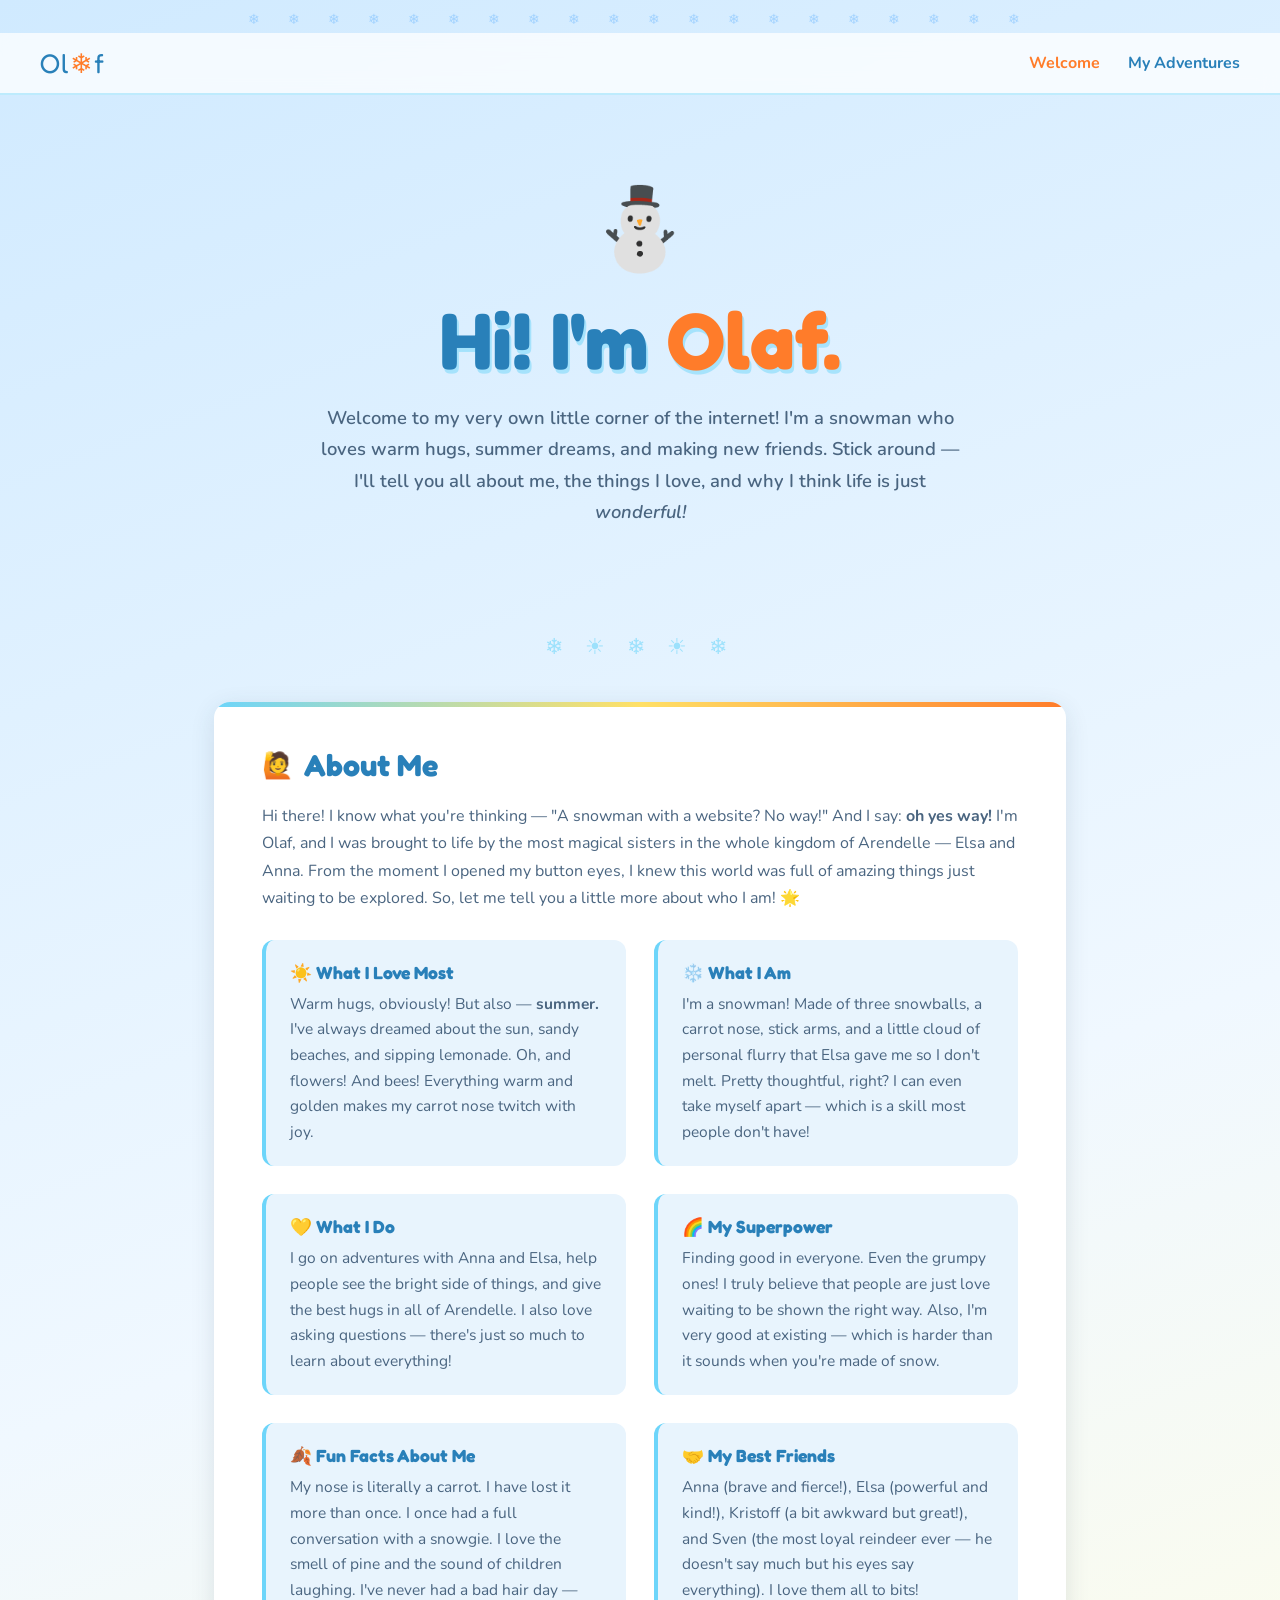
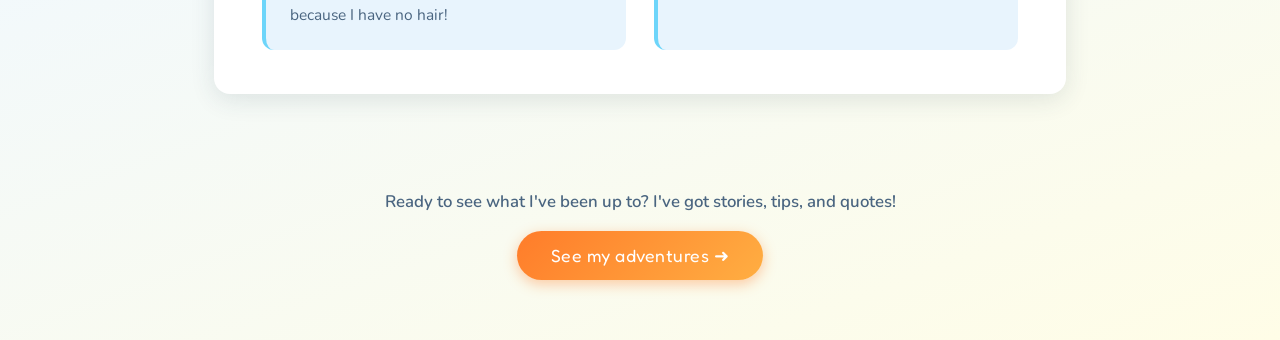
==== index.html @ bf069334 "start" ====
<!DOCTYPE html>
<html lang="en">
<head>
  <meta charset="UTF-8" />
  <meta name="viewport" content="width=device-width, initial-scale=1.0" />
  <title>Hi, I'm Olaf! ❄</title>
  <link rel="stylesheet" href="styles.css" />
</head>
<body>

  <!-- NAV -->
  <nav class="navbar">
    <a href="index.html" class="logo">Ol<span>❄</span>f</a>
    <div class="nav-links">
      <a href="index.html" class="active">Welcome</a>
      <a href="adventures.html">My Adventures</a>
    </div>
  </nav>

  <!-- HERO -->
  <section class="hero">
    <span class="hero-emoji">⛄</span>
    <h1>Hi! I'm <span>Olaf.</span></h1>
    <p class="subtitle">
      Welcome to my very own little corner of the internet! I'm a snowman who loves
      warm hugs, summer dreams, and making new friends. Stick around — I'll tell you
      all about me, the things I love, and why I think life is just <em>wonderful!</em>
    </p>
  </section>

  <div class="divider">❄ ☀ ❄ ☀ ❄</div>

  <!-- ABOUT ME SECTION -->
  <div class="section">
    <div class="section-card">
      <h2 class="section-title">
        <span class="icon">🙋</span> About Me
      </h2>
      <p style="font-size:1rem; color:#4a6580; line-height:1.7; margin-bottom:28px;">
        Hi there! I know what you're thinking — "A snowman with a website? No way!"
        And I say: <strong>oh yes way!</strong> I'm Olaf, and I was brought to life by
        the most magical sisters in the whole kingdom of Arendelle — Elsa and Anna.
        From the moment I opened my button eyes, I knew this world was full of amazing things
        just waiting to be explored. So, let me tell you a little more about who I am! 🌟
      </p>

      <div class="about-grid">

        <div class="about-item">
          <h3>☀️ What I Love Most</h3>
          <p>
            Warm hugs, obviously! But also — <strong>summer.</strong> I've always dreamed
            about the sun, sandy beaches, and sipping lemonade. Oh, and flowers! And
            bees! Everything warm and golden makes my carrot nose twitch with joy.
          </p>
        </div>

        <div class="about-item">
          <h3>❄️ What I Am</h3>
          <p>
            I'm a snowman! Made of three snowballs, a carrot nose, stick arms, and a
            little cloud of personal flurry that Elsa gave me so I don't melt. Pretty
            thoughtful, right? I can even take myself apart — which is a skill most
            people don't have!
          </p>
        </div>

        <div class="about-item">
          <h3>💛 What I Do</h3>
          <p>
            I go on adventures with Anna and Elsa, help people see the bright side of
            things, and give the best hugs in all of Arendelle. I also love asking
            questions — there's just so much to learn about everything!
          </p>
        </div>

        <div class="about-item">
          <h3>🌈 My Superpower</h3>
          <p>
            Finding good in everyone. Even the grumpy ones! I truly believe that people
            are just love waiting to be shown the right way. Also, I'm very good at
            existing — which is harder than it sounds when you're made of snow.
          </p>
        </div>

        <div class="about-item">
          <h3>🍂 Fun Facts About Me</h3>
          <p>
            My nose is literally a carrot. I have lost it more than once. I once had a
            full conversation with a snowgie. I love the smell of pine and the sound of
            children laughing. I've never had a bad hair day — because I have no hair!
          </p>
        </div>

        <div class="about-item">
          <h3>🤝 My Best Friends</h3>
          <p>
            Anna (brave and fierce!), Elsa (powerful and kind!), Kristoff (a bit awkward
            but great!), and Sven (the most loyal reindeer ever — he doesn't say much but
            his eyes say everything). I love them all to bits!
          </p>
        </div>

      </div>
    </div>
  </div>

  <!-- CTA to Page 2 -->
  <div class="page-nav">
    <p style="font-size:1.05rem; color:#4a6580; margin-bottom:18px; font-weight:600;">
      Ready to see what I've been up to? I've got stories, tips, and quotes!
    </p>
    <a href="adventures.html" class="btn btn-primary">See my adventures ➜</a>
  </div>

</body>
</html>
---- styles.css ----
/* ========================================
   OLAF'S WEBSITE — Global Styles
   ======================================== */

@import url('https://fonts.googleapis.com/css2?family=Fredoka+One&family=Nunito:wght@400;600;700;800&display=swap');

/* ---- Reset & Base ---- */
*, *::before, *::after {
  box-sizing: border-box;
  margin: 0;
  padding: 0;
}

:root {
  --sky-blue:    #6dd5fa;
  --deep-blue:   #2980b9;
  --snow-white:  #f0f8ff;
  --warm-yellow: #ffe066;
  --carrot:      #ff7c2a;
  --dark-text:   #2c3e50;
  --light-text:  #ffffff;
  --soft-bg:     #e8f4fd;
  --section-bg:  #ffffff;
  --accent:      #a8edea;
  --border-r:    16px;
  --shadow:      0 6px 24px rgba(44,62,80,0.12);
}

html {
  scroll-behavior: smooth;
}

body {
  font-family: 'Nunito', sans-serif;
  background: linear-gradient(160deg, #d0eaff 0%, #f0f8ff 60%, #fffde7 100%);
  min-height: 100vh;
  color: var(--dark-text);
}

/* ---- Snowflake decoration ---- */
body::before {
  content: '❄ ❄ ❄ ❄ ❄ ❄ ❄ ❄ ❄ ❄ ❄ ❄ ❄ ❄ ❄ ❄ ❄ ❄ ❄ ❄';
  display: block;
  text-align: center;
  letter-spacing: 12px;
  font-size: 14px;
  color: rgba(100,180,255,0.45);
  padding: 10px 0 4px;
  overflow: hidden;
  white-space: nowrap;
}

/* ---- Navigation Bar ---- */
.navbar {
  display: flex;
  align-items: center;
  justify-content: space-between;
  padding: 14px 40px;
  background: rgba(255,255,255,0.75);
  backdrop-filter: blur(10px);
  border-bottom: 2px solid rgba(109,213,250,0.4);
  position: sticky;
  top: 0;
  z-index: 100;
}

.navbar .logo {
  font-family: 'Fredoka One', cursive;
  font-size: 1.7rem;
  color: var(--deep-blue);
  text-decoration: none;
  letter-spacing: 1px;
}

.navbar .logo span {
  color: var(--carrot);
}

.nav-links a {
  text-decoration: none;
  font-weight: 700;
  color: var(--deep-blue);
  margin-left: 24px;
  font-size: 1rem;
  transition: color 0.2s;
}

.nav-links a:hover,
.nav-links a.active {
  color: var(--carrot);
}

/* ---- Hero Section ---- */
.hero {
  text-align: center;
  padding: 80px 20px 60px;
  position: relative;
}

.hero-emoji {
  font-size: 5rem;
  display: block;
  margin-bottom: 12px;
  animation: bounce 2.2s infinite;
}

@keyframes bounce {
  0%, 100% { transform: translateY(0); }
  50%       { transform: translateY(-14px); }
}

.hero h1 {
  font-family: 'Fredoka One', cursive;
  font-size: clamp(2.8rem, 7vw, 5rem);
  color: var(--deep-blue);
  line-height: 1.1;
  text-shadow: 2px 4px 0px rgba(109,213,250,0.5);
  margin-bottom: 18px;
}

.hero h1 span {
  color: var(--carrot);
}

.hero .subtitle {
  max-width: 640px;
  margin: 0 auto 36px;
  font-size: 1.15rem;
  line-height: 1.7;
  color: #4a6580;
  font-weight: 600;
}

/* ---- Buttons ---- */
.btn {
  display: inline-block;
  padding: 14px 34px;
  border-radius: 50px;
  font-family: 'Fredoka One', cursive;
  font-size: 1.1rem;
  letter-spacing: 0.5px;
  text-decoration: none;
  cursor: pointer;
  border: none;
  transition: transform 0.15s, box-shadow 0.15s;
}

.btn:hover {
  transform: translateY(-3px);
  box-shadow: 0 8px 20px rgba(0,0,0,0.15);
}

.btn:active {
  transform: translateY(0);
}

.btn-primary {
  background: linear-gradient(135deg, var(--carrot), #ffae42);
  color: #fff;
  box-shadow: 0 4px 14px rgba(255,124,42,0.4);
}

.btn-secondary {
  background: linear-gradient(135deg, var(--deep-blue), var(--sky-blue));
  color: #fff;
  box-shadow: 0 4px 14px rgba(41,128,185,0.35);
}

.btn-quote {
  background: linear-gradient(135deg, #a8edea, #fed6e3);
  color: var(--dark-text);
  font-size: 1rem;
  padding: 12px 28px;
  box-shadow: 0 4px 14px rgba(168,237,234,0.5);
}

/* ---- Section wrapper ---- */
.section {
  max-width: 900px;
  margin: 0 auto 56px;
  padding: 0 24px;
}

.section-card {
  background: var(--section-bg);
  border-radius: var(--border-r);
  padding: 44px 48px;
  box-shadow: var(--shadow);
  position: relative;
  overflow: hidden;
}

.section-card::before {
  content: '';
  position: absolute;
  top: 0; left: 0; right: 0;
  height: 5px;
  background: linear-gradient(90deg, var(--sky-blue), var(--warm-yellow), var(--carrot));
}

.section-title {
  font-family: 'Fredoka One', cursive;
  font-size: 1.9rem;
  color: var(--deep-blue);
  margin-bottom: 20px;
  display: flex;
  align-items: center;
  gap: 10px;
}

.section-title .icon {
  font-size: 1.6rem;
}

/* ---- About Me (Page 1) ---- */
.about-grid {
  display: grid;
  grid-template-columns: 1fr 1fr;
  gap: 28px;
  margin-top: 20px;
}

.about-item {
  background: var(--soft-bg);
  border-radius: 12px;
  padding: 22px 24px;
  border-left: 4px solid var(--sky-blue);
}

.about-item h3 {
  font-family: 'Fredoka One', cursive;
  font-size: 1.1rem;
  color: var(--deep-blue);
  margin-bottom: 8px;
}

.about-item p {
  font-size: 0.97rem;
  line-height: 1.65;
  color: #4a6580;
}

@media (max-width: 600px) {
  .about-grid { grid-template-columns: 1fr; }
  .section-card { padding: 28px 22px; }
  .navbar { padding: 12px 18px; }
}

/* ---- Slideshow ---- */
.slideshow-wrapper {
  position: relative;
  border-radius: 12px;
  overflow: hidden;
  background: #000;
  aspect-ratio: 16/9;
  max-height: 480px;
}

.slides {
  display: flex;
  height: 100%;
  transition: transform 0.5s ease;
}

.slide {
  min-width: 100%;
  height: 100%;
  object-fit: cover;
  display: block;
}

.slide-arrow {
  position: absolute;
  top: 50%;
  transform: translateY(-50%);
  background: rgba(255,255,255,0.85);
  border: none;
  border-radius: 50%;
  width: 48px;
  height: 48px;
  font-size: 1.4rem;
  cursor: pointer;
  z-index: 10;
  transition: background 0.2s, transform 0.15s;
  display: flex;
  align-items: center;
  justify-content: center;
  box-shadow: 0 2px 10px rgba(0,0,0,0.25);
  color: var(--deep-blue);
}

.slide-arrow:hover {
  background: #fff;
  transform: translateY(-50%) scale(1.1);
}

.slide-arrow.prev { left: 14px; }
.slide-arrow.next { right: 14px; }

.slide-dots {
  position: absolute;
  bottom: 12px;
  left: 50%;
  transform: translateX(-50%);
  display: flex;
  gap: 8px;
}

.dot {
  width: 10px;
  height: 10px;
  border-radius: 50%;
  background: rgba(255,255,255,0.5);
  border: none;
  cursor: pointer;
  transition: background 0.2s, transform 0.2s;
}

.dot.active {
  background: #fff;
  transform: scale(1.3);
}

/* ---- Tips list ---- */
.tips-list {
  list-style: none;
  display: flex;
  flex-direction: column;
  gap: 14px;
  margin-top: 8px;
}

.tips-list li {
  display: flex;
  align-items: flex-start;
  gap: 14px;
  background: var(--soft-bg);
  border-radius: 10px;
  padding: 14px 18px;
  font-size: 0.98rem;
  line-height: 1.55;
  font-weight: 600;
  color: #3a5068;
}

.tips-list li .tip-icon {
  font-size: 1.4rem;
  flex-shrink: 0;
  margin-top: 1px;
}

/* ---- Quotes ---- */
.quotes-inner {
  text-align: center;
}

.quote-display {
  min-height: 80px;
  display: flex;
  align-items: center;
  justify-content: center;
  background: linear-gradient(135deg, #e8f4fd, #fffde7);
  border-radius: 12px;
  padding: 24px 32px;
  margin-bottom: 24px;
  font-family: 'Fredoka One', cursive;
  font-size: 1.25rem;
  color: var(--deep-blue);
  line-height: 1.5;
  transition: opacity 0.3s;
  border: 2px dashed var(--sky-blue);
}

.quote-display.fade {
  opacity: 0;
}

.quote-hint {
  font-size: 0.88rem;
  color: #7a9ab5;
  margin-top: 12px;
}

/* ---- Page footer nav ---- */
.page-nav {
  text-align: center;
  padding: 40px 20px 60px;
}

/* ---- Divider ---- */
.divider {
  text-align: center;
  font-size: 1.4rem;
  letter-spacing: 8px;
  color: rgba(109,213,250,0.6);
  margin: 8px 0 40px;
}
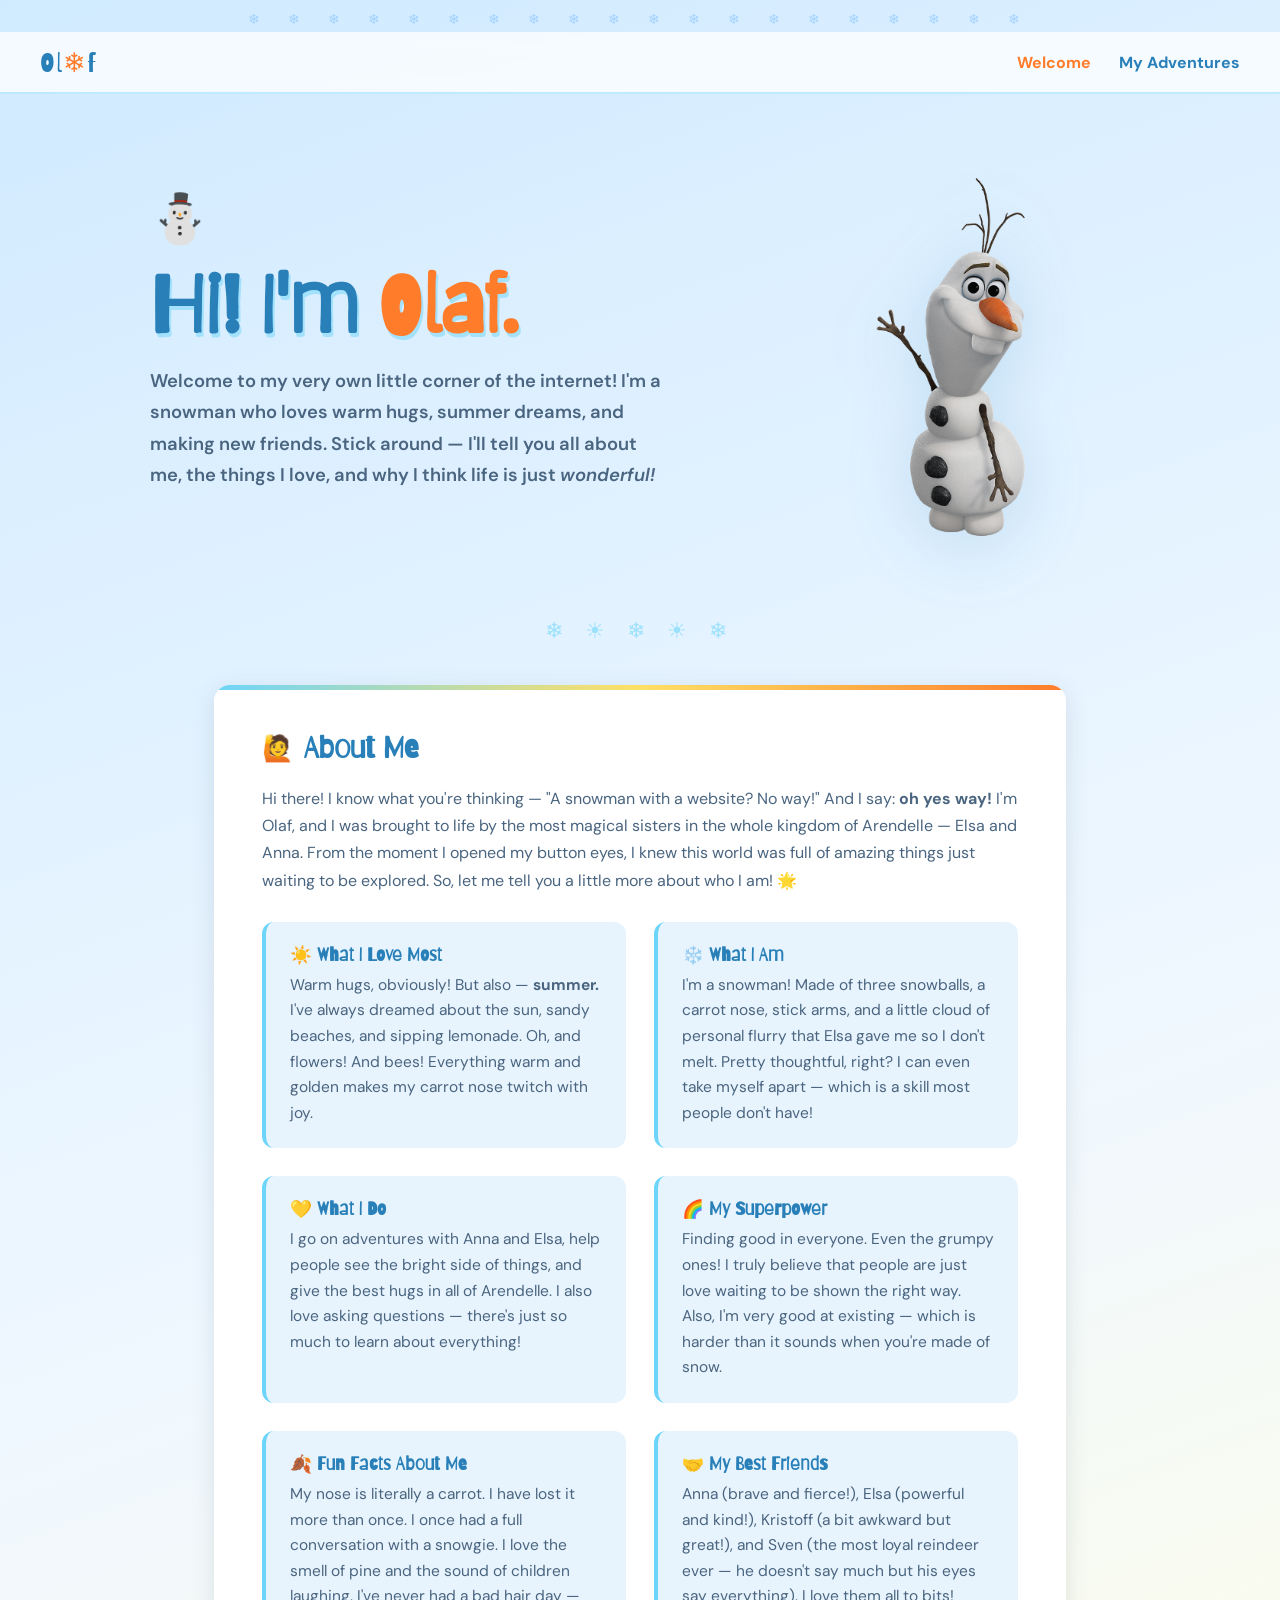
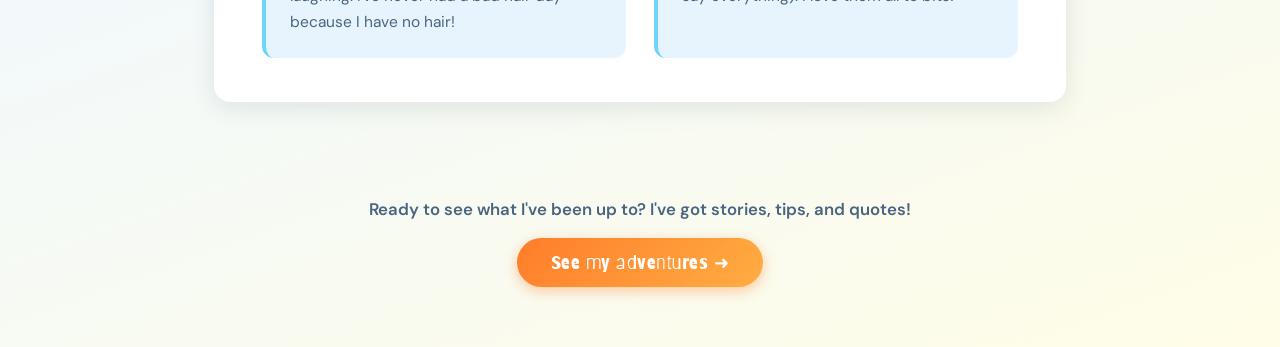
==== commit 15f1ff90: "dfg" ====
--- a/index.html
+++ b/index.html
@@ -19,13 +19,18 @@
 
   <!-- HERO -->
   <section class="hero">
-    <span class="hero-emoji">⛄</span>
-    <h1>Hi! I'm <span>Olaf.</span></h1>
-    <p class="subtitle">
-      Welcome to my very own little corner of the internet! I'm a snowman who loves
-      warm hugs, summer dreams, and making new friends. Stick around — I'll tell you
-      all about me, the things I love, and why I think life is just <em>wonderful!</em>
-    </p>
+    <div class="hero-text">
+      <span class="hero-emoji">⛄</span>
+      <h1>Hi! I'm <span>Olaf.</span></h1>
+      <p class="subtitle">
+        Welcome to my very own little corner of the internet! I'm a snowman who loves
+        warm hugs, summer dreams, and making new friends. Stick around — I'll tell you
+        all about me, the things I love, and why I think life is just <em>wonderful!</em>
+      </p>
+    </div>
+    <div class="hero-image">
+      <img src="public/Olaf.png" alt="Olaf the snowman" />
+    </div>
   </section>
 
   <div class="divider">❄ ☀ ❄ ☀ ❄</div>
--- a/styles.css
+++ b/styles.css
@@ -2,7 +2,7 @@
    OLAF'S WEBSITE — Global Styles
    ======================================== */
 
-@import url('https://fonts.googleapis.com/css2?family=Fredoka+One&family=Nunito:wght@400;600;700;800&display=swap');
+@import url('https://fonts.googleapis.com/css2?family=Barriecito&family=DM+Sans:wght@400;500;600;700&display=swap');
 
 /* ---- Reset & Base ---- */
 *, *::before, *::after {
@@ -31,7 +31,7 @@
 }
 
 body {
-  font-family: 'Nunito', sans-serif;
+  font-family: 'DM Sans', sans-serif;
   background: linear-gradient(160deg, #d0eaff 0%, #f0f8ff 60%, #fffde7 100%);
   min-height: 100vh;
   color: var(--dark-text);
@@ -65,7 +65,7 @@
 }
 
 .navbar .logo {
-  font-family: 'Fredoka One', cursive;
+  font-family: 'Barriecito', cursive;
   font-size: 1.7rem;
   color: var(--deep-blue);
   text-decoration: none;
@@ -92,16 +92,39 @@
 
 /* ---- Hero Section ---- */
 .hero {
-  text-align: center;
-  padding: 80px 20px 60px;
+  display: flex;
+  align-items: center;
+  justify-content: center;
+  gap: 48px;
+  padding: 72px 60px 60px;
+  max-width: 1100px;
+  margin: 0 auto;
   position: relative;
 }
 
+.hero-text {
+  flex: 1;
+  min-width: 0;
+}
+
+.hero-image {
+  flex: 0 0 auto;
+  display: flex;
+  align-items: center;
+  justify-content: center;
+}
+
+.hero-image img {
+  width: clamp(220px, 28vw, 380px);
+  height: auto;
+  filter: drop-shadow(0 12px 32px rgba(41,128,185,0.18));
+  animation: bounce 2.2s infinite;
+}
+
 .hero-emoji {
-  font-size: 5rem;
+  font-size: 3rem;
   display: block;
-  margin-bottom: 12px;
-  animation: bounce 2.2s infinite;
+  margin-bottom: 10px;
 }
 
 @keyframes bounce {
@@ -110,7 +133,7 @@
 }
 
 .hero h1 {
-  font-family: 'Fredoka One', cursive;
+  font-family: 'Barriecito', cursive;
   font-size: clamp(2.8rem, 7vw, 5rem);
   color: var(--deep-blue);
   line-height: 1.1;
@@ -123,12 +146,24 @@
 }
 
 .hero .subtitle {
-  max-width: 640px;
-  margin: 0 auto 36px;
+  max-width: 520px;
+  margin: 0 0 36px;
   font-size: 1.15rem;
   line-height: 1.7;
   color: #4a6580;
   font-weight: 600;
+}
+
+@media (max-width: 700px) {
+  .hero {
+    flex-direction: column-reverse;
+    text-align: center;
+    padding: 48px 20px 40px;
+    gap: 28px;
+  }
+  .hero .subtitle {
+    margin: 0 auto 28px;
+  }
 }
 
 /* ---- Buttons ---- */
@@ -136,7 +171,7 @@
   display: inline-block;
   padding: 14px 34px;
   border-radius: 50px;
-  font-family: 'Fredoka One', cursive;
+  font-family: 'Barriecito', cursive;
   font-size: 1.1rem;
   letter-spacing: 0.5px;
   text-decoration: none;
@@ -199,7 +234,7 @@
 }
 
 .section-title {
-  font-family: 'Fredoka One', cursive;
+  font-family: 'Barriecito', cursive;
   font-size: 1.9rem;
   color: var(--deep-blue);
   margin-bottom: 20px;
@@ -228,7 +263,7 @@
 }
 
 .about-item h3 {
-  font-family: 'Fredoka One', cursive;
+  font-family: 'Barriecito', cursive;
   font-size: 1.1rem;
   color: var(--deep-blue);
   margin-bottom: 8px;
@@ -363,7 +398,7 @@
   border-radius: 12px;
   padding: 24px 32px;
   margin-bottom: 24px;
-  font-family: 'Fredoka One', cursive;
+  font-family: 'Barriecito', cursive;
   font-size: 1.25rem;
   color: var(--deep-blue);
   line-height: 1.5;
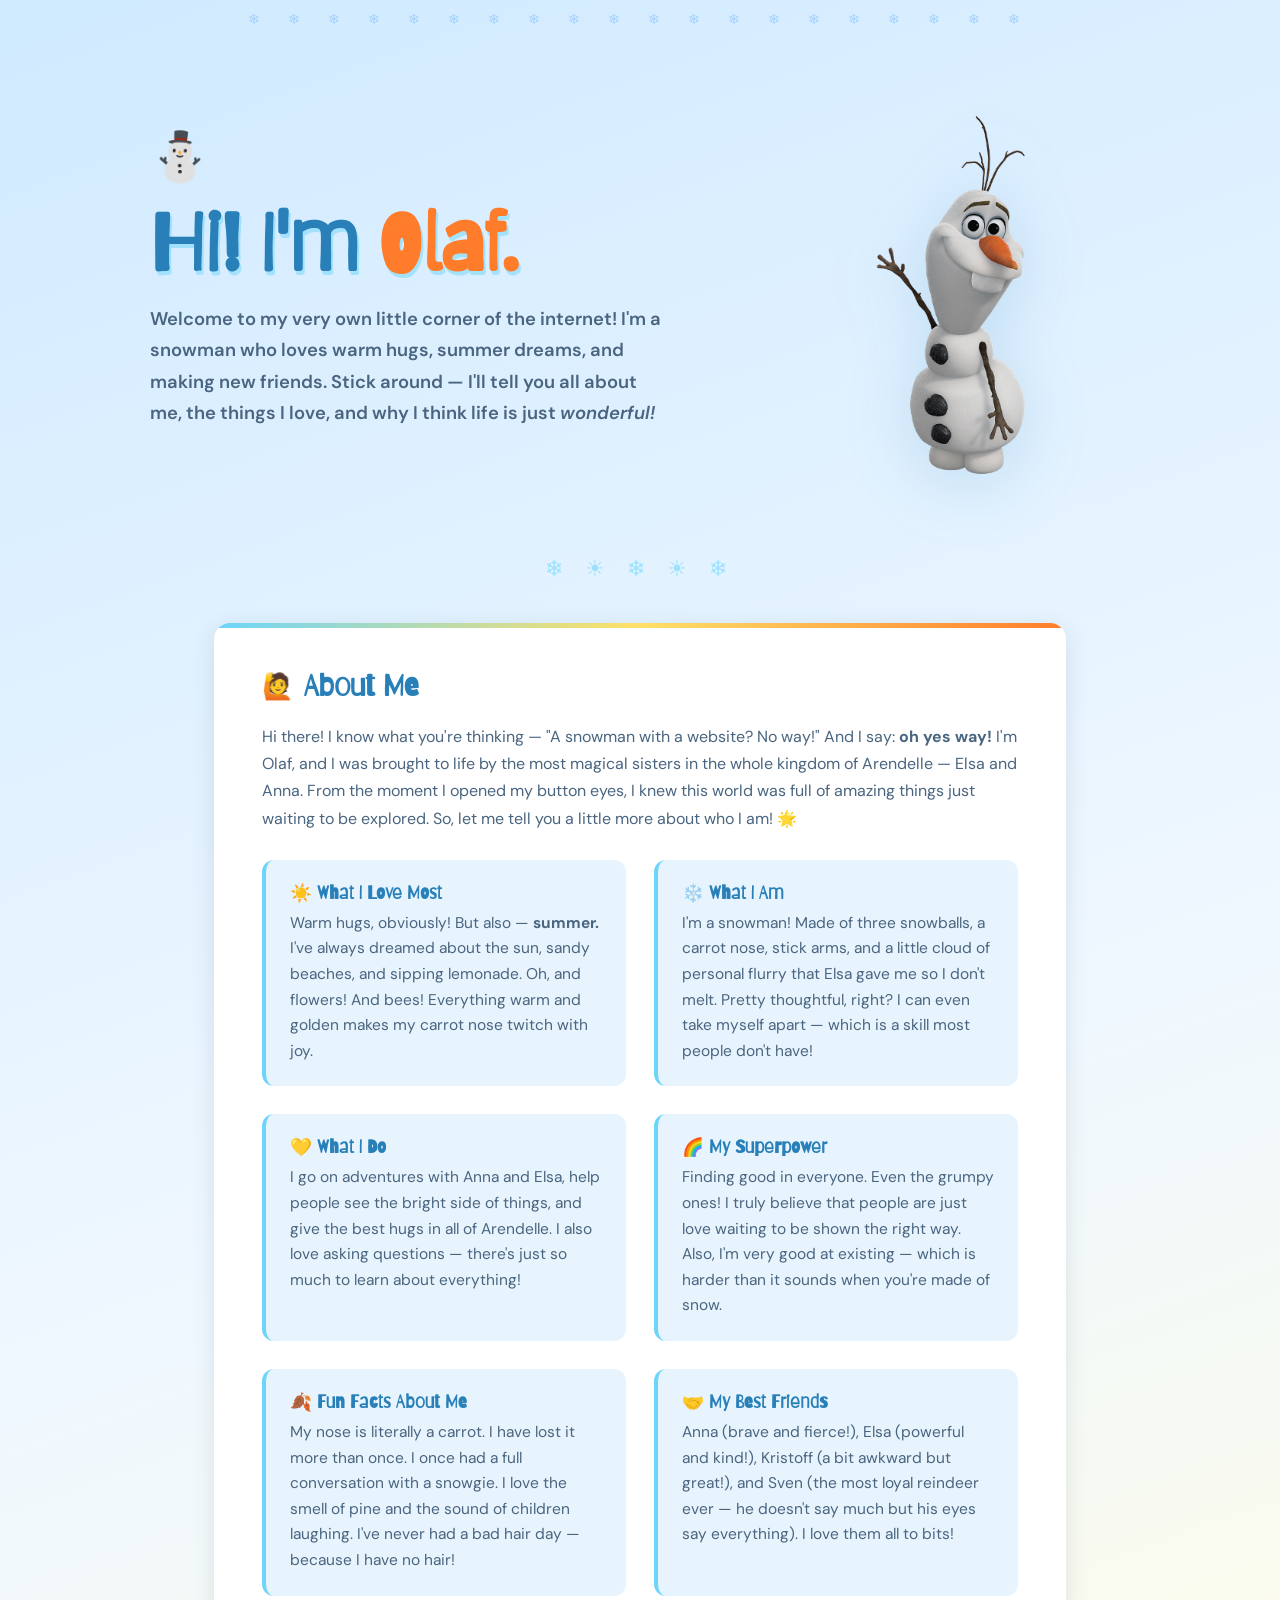
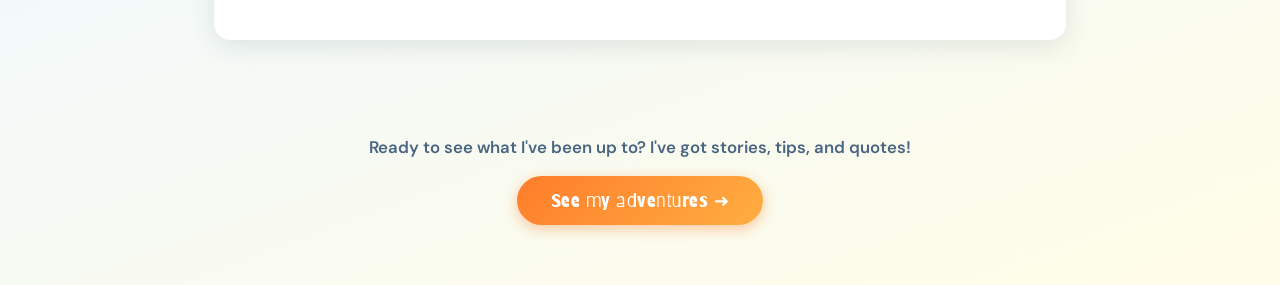
==== commit b6c73bd8: "jh" ====
--- a/index.html
+++ b/index.html
@@ -7,15 +7,6 @@
   <link rel="stylesheet" href="styles.css" />
 </head>
 <body>
-
-  <!-- NAV -->
-  <nav class="navbar">
-    <a href="index.html" class="logo">Ol<span>❄</span>f</a>
-    <div class="nav-links">
-      <a href="index.html" class="active">Welcome</a>
-      <a href="adventures.html">My Adventures</a>
-    </div>
-  </nav>
 
   <!-- HERO -->
   <section class="hero">
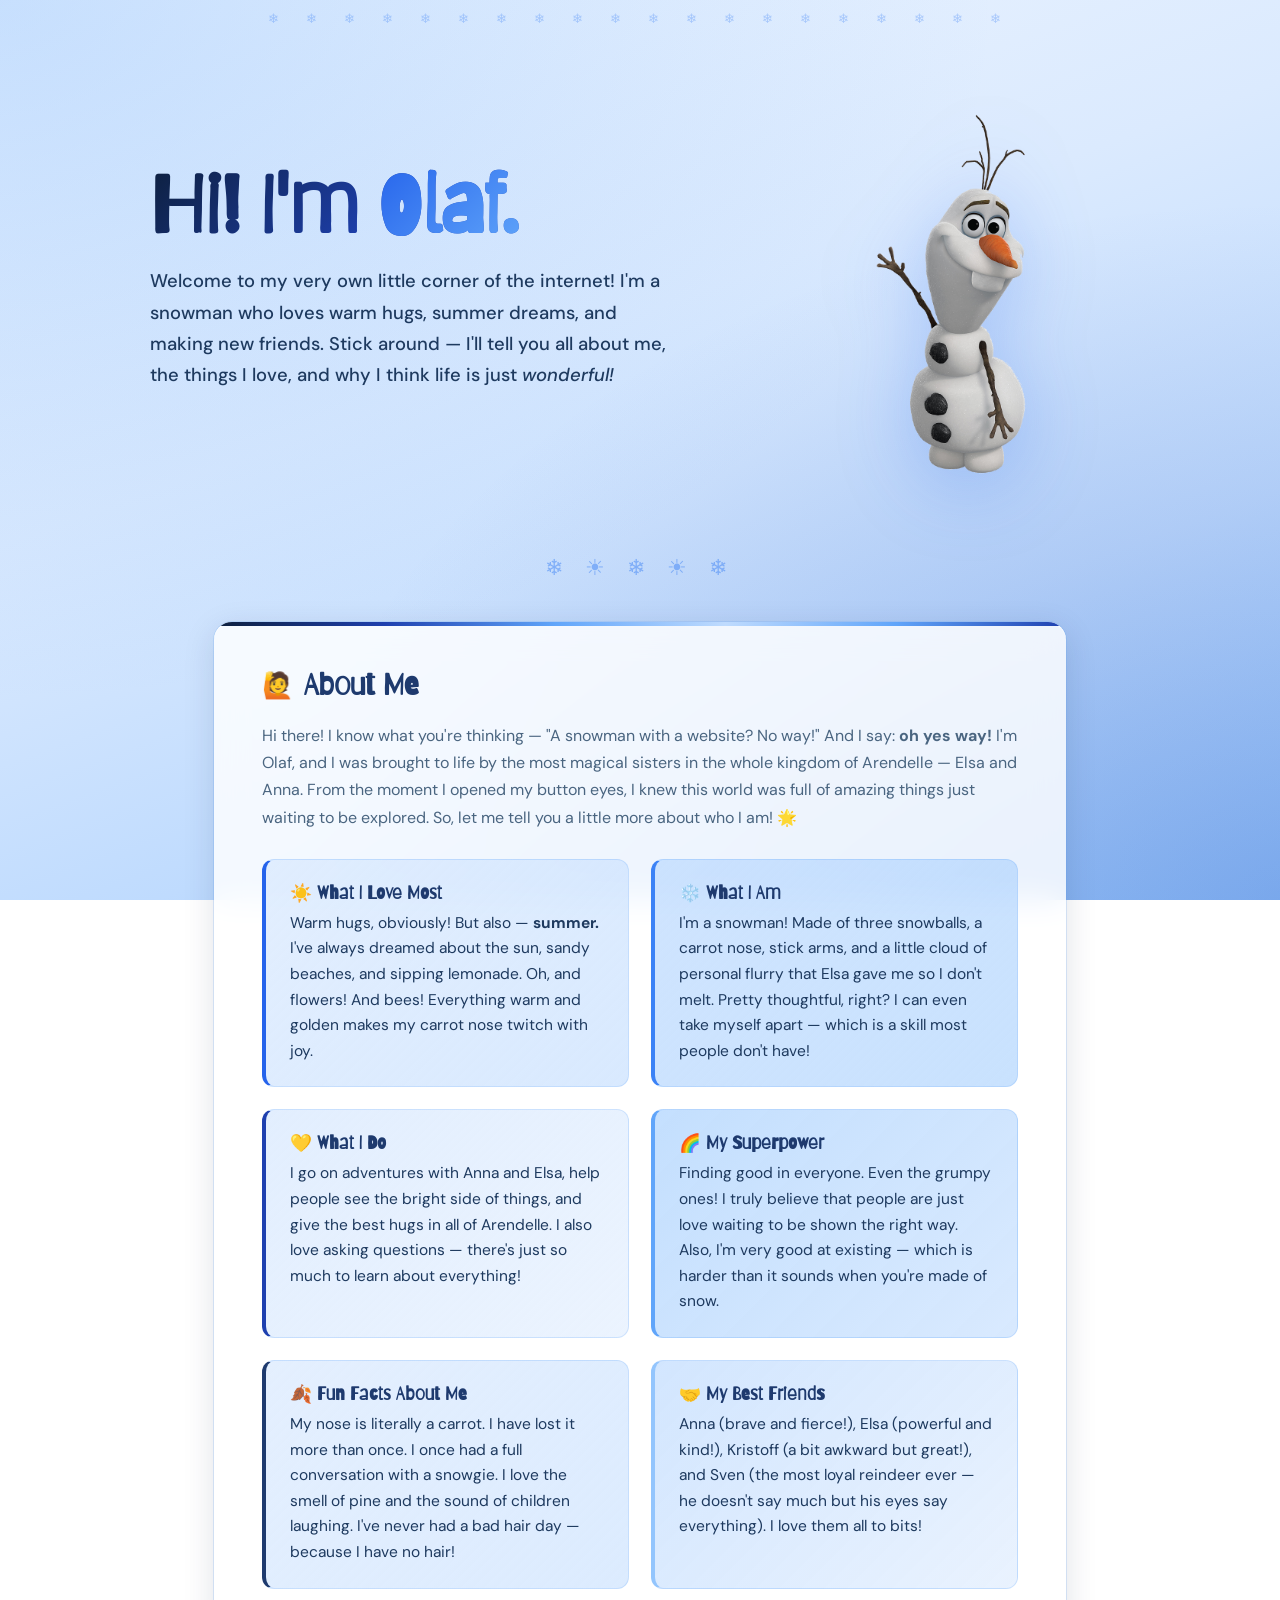
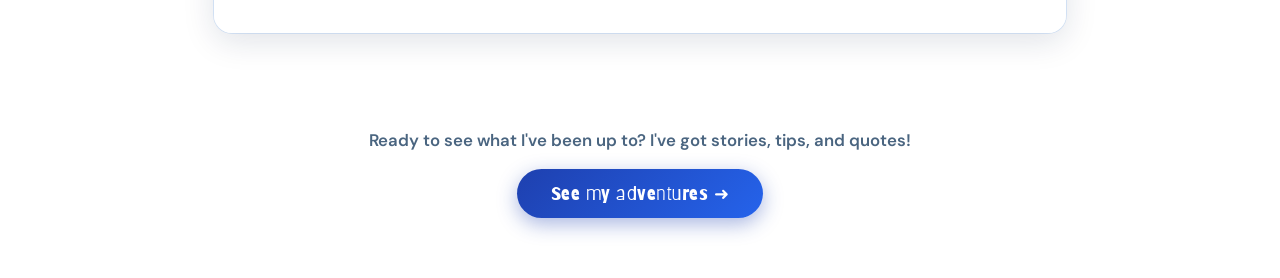
==== commit 3a404d13: "emji" ====
--- a/index.html
+++ b/index.html
@@ -11,7 +11,6 @@
   <!-- HERO -->
   <section class="hero">
     <div class="hero-text">
-      <span class="hero-emoji">⛄</span>
       <h1>Hi! I'm <span>Olaf.</span></h1>
       <p class="subtitle">
         Welcome to my very own little corner of the internet! I'm a snowman who loves
--- a/styles.css
+++ b/styles.css
@@ -12,27 +12,46 @@
 }
 
 :root {
-  --sky-blue:    #6dd5fa;
-  --deep-blue:   #2980b9;
-  --snow-white:  #f0f8ff;
-  --warm-yellow: #ffe066;
-  --carrot:      #ff7c2a;
-  --dark-text:   #2c3e50;
+  --midnight:    #0d1f3c;
+  --navy:        #1e3a6e;
+  --royal-blue:  #1e40af;
+  --deep-blue:   #2563eb;
+  --mid-blue:    #3b82f6;
+  --sky-blue:    #60a5fa;
+  --light-blue:  #93c5fd;
+  --pale-blue:   #bfdbfe;
+  --ice-blue:    #dbeafe;
+  --snow:        #eff6ff;
+
+  --dark-text:   #0f2044;
+  --body-text:   #1e3a5f;
+  --muted-text:  #4a6580;
   --light-text:  #ffffff;
-  --soft-bg:     #e8f4fd;
-  --section-bg:  #ffffff;
-  --accent:      #a8edea;
-  --border-r:    16px;
-  --shadow:      0 6px 24px rgba(44,62,80,0.12);
+
+  --border-r:    18px;
+  --shadow-sm:   0 4px 16px rgba(15, 32, 68, 0.10);
+  --shadow-md:   0 8px 32px rgba(15, 32, 68, 0.13);
+  --shadow-lg:   0 12px 48px rgba(15, 32, 68, 0.16);
 }
 
 html {
   scroll-behavior: smooth;
 }
 
+/* ---- Single animation: gentle float for Olaf only ---- */
+@keyframes float {
+  0%, 100% { transform: translateY(0); }
+  50%       { transform: translateY(-16px); }
+}
+
+/* ---- Body ---- */
 body {
   font-family: 'DM Sans', sans-serif;
-  background: linear-gradient(160deg, #d0eaff 0%, #f0f8ff 60%, #fffde7 100%);
+  background:
+    radial-gradient(ellipse at 0% 0%,   rgba(96, 165, 250, 0.28) 0%, transparent 55%),
+    radial-gradient(ellipse at 100% 100%, rgba(30, 64, 175, 0.22) 0%, transparent 55%),
+    linear-gradient(160deg, #eff6ff 0%, #dbeafe 40%, #bfdbfe 70%, #93c5fd 100%);
+  background-attachment: fixed;
   min-height: 100vh;
   color: var(--dark-text);
 }
@@ -43,8 +62,8 @@
   display: block;
   text-align: center;
   letter-spacing: 12px;
-  font-size: 14px;
-  color: rgba(100,180,255,0.45);
+  font-size: 13px;
+  color: rgba(59, 130, 246, 0.35);
   padding: 10px 0 4px;
   overflow: hidden;
   white-space: nowrap;
@@ -56,9 +75,11 @@
   align-items: center;
   justify-content: space-between;
   padding: 14px 40px;
-  background: rgba(255,255,255,0.75);
-  backdrop-filter: blur(10px);
-  border-bottom: 2px solid rgba(109,213,250,0.4);
+  background: rgba(239, 246, 255, 0.80);
+  backdrop-filter: blur(20px);
+  -webkit-backdrop-filter: blur(20px);
+  border-bottom: 1px solid rgba(96, 165, 250, 0.3);
+  box-shadow: 0 1px 16px rgba(15, 32, 68, 0.08);
   position: sticky;
   top: 0;
   z-index: 100;
@@ -66,20 +87,20 @@
 
 .navbar .logo {
   font-family: 'Barriecito', cursive;
-  font-size: 1.7rem;
-  color: var(--deep-blue);
+  font-size: 1.8rem;
+  color: var(--royal-blue);
   text-decoration: none;
   letter-spacing: 1px;
 }
 
 .navbar .logo span {
-  color: var(--carrot);
+  color: var(--sky-blue);
 }
 
 .nav-links a {
   text-decoration: none;
   font-weight: 700;
-  color: var(--deep-blue);
+  color: var(--navy);
   margin-left: 24px;
   font-size: 1rem;
   transition: color 0.2s;
@@ -87,7 +108,7 @@
 
 .nav-links a:hover,
 .nav-links a.active {
-  color: var(--carrot);
+  color: var(--deep-blue);
 }
 
 /* ---- Hero Section ---- */
@@ -99,7 +120,6 @@
   padding: 72px 60px 60px;
   max-width: 1100px;
   margin: 0 auto;
-  position: relative;
 }
 
 .hero-text {
@@ -117,8 +137,8 @@
 .hero-image img {
   width: clamp(220px, 28vw, 380px);
   height: auto;
-  filter: drop-shadow(0 12px 32px rgba(41,128,185,0.18));
-  animation: bounce 2.2s infinite;
+  filter: drop-shadow(0 14px 36px rgba(37, 99, 235, 0.25));
+  animation: float 3.5s ease-in-out infinite;
 }
 
 .hero-emoji {
@@ -127,22 +147,22 @@
   margin-bottom: 10px;
 }
 
-@keyframes bounce {
-  0%, 100% { transform: translateY(0); }
-  50%       { transform: translateY(-14px); }
-}
-
 .hero h1 {
   font-family: 'Barriecito', cursive;
   font-size: clamp(2.8rem, 7vw, 5rem);
-  color: var(--deep-blue);
   line-height: 1.1;
-  text-shadow: 2px 4px 0px rgba(109,213,250,0.5);
   margin-bottom: 18px;
+  background: linear-gradient(135deg, var(--midnight) 0%, var(--royal-blue) 45%, var(--sky-blue) 100%);
+  -webkit-background-clip: text;
+  -webkit-text-fill-color: transparent;
+  background-clip: text;
 }
 
 .hero h1 span {
-  color: var(--carrot);
+  background: linear-gradient(135deg, var(--deep-blue), var(--sky-blue));
+  -webkit-background-clip: text;
+  -webkit-text-fill-color: transparent;
+  background-clip: text;
 }
 
 .hero .subtitle {
@@ -150,8 +170,8 @@
   margin: 0 0 36px;
   font-size: 1.15rem;
   line-height: 1.7;
-  color: #4a6580;
-  font-weight: 600;
+  color: var(--body-text);
+  font-weight: 500;
 }
 
 @media (max-width: 700px) {
@@ -182,7 +202,7 @@
 
 .btn:hover {
   transform: translateY(-3px);
-  box-shadow: 0 8px 20px rgba(0,0,0,0.15);
+  box-shadow: var(--shadow-lg);
 }
 
 .btn:active {
@@ -190,23 +210,23 @@
 }
 
 .btn-primary {
-  background: linear-gradient(135deg, var(--carrot), #ffae42);
+  background: linear-gradient(135deg, var(--royal-blue), var(--deep-blue));
   color: #fff;
-  box-shadow: 0 4px 14px rgba(255,124,42,0.4);
+  box-shadow: 0 6px 20px rgba(30, 64, 175, 0.38);
 }
 
 .btn-secondary {
+  background: linear-gradient(135deg, var(--navy), var(--royal-blue));
+  color: #fff;
+  box-shadow: 0 6px 20px rgba(30, 58, 110, 0.35);
+}
+
+.btn-quote {
   background: linear-gradient(135deg, var(--deep-blue), var(--sky-blue));
   color: #fff;
-  box-shadow: 0 4px 14px rgba(41,128,185,0.35);
-}
-
-.btn-quote {
-  background: linear-gradient(135deg, #a8edea, #fed6e3);
-  color: var(--dark-text);
   font-size: 1rem;
   padding: 12px 28px;
-  box-shadow: 0 4px 14px rgba(168,237,234,0.5);
+  box-shadow: 0 6px 20px rgba(37, 99, 235, 0.35);
 }
 
 /* ---- Section wrapper ---- */
@@ -217,10 +237,12 @@
 }
 
 .section-card {
-  background: var(--section-bg);
+  background: rgba(255, 255, 255, 0.82);
+  backdrop-filter: blur(16px);
+  -webkit-backdrop-filter: blur(16px);
   border-radius: var(--border-r);
   padding: 44px 48px;
-  box-shadow: var(--shadow);
+  box-shadow: var(--shadow-md), 0 0 0 1px rgba(96, 165, 250, 0.2), inset 0 1px 0 rgba(255,255,255,0.9);
   position: relative;
   overflow: hidden;
 }
@@ -229,14 +251,14 @@
   content: '';
   position: absolute;
   top: 0; left: 0; right: 0;
-  height: 5px;
-  background: linear-gradient(90deg, var(--sky-blue), var(--warm-yellow), var(--carrot));
+  height: 4px;
+  background: linear-gradient(90deg, var(--midnight), var(--royal-blue), var(--sky-blue), var(--pale-blue), var(--sky-blue), var(--royal-blue));
 }
 
 .section-title {
   font-family: 'Barriecito', cursive;
   font-size: 1.9rem;
-  color: var(--deep-blue);
+  color: var(--navy);
   margin-bottom: 20px;
   display: flex;
   align-items: center;
@@ -251,28 +273,58 @@
 .about-grid {
   display: grid;
   grid-template-columns: 1fr 1fr;
-  gap: 28px;
+  gap: 22px;
   margin-top: 20px;
 }
 
 .about-item {
-  background: var(--soft-bg);
   border-radius: 12px;
   padding: 22px 24px;
+  border: 1px solid rgba(96, 165, 250, 0.22);
+  transition: transform 0.2s, box-shadow 0.2s;
+}
+
+.about-item:nth-child(1) {
+  background: linear-gradient(135deg, rgba(219,234,254,0.8), rgba(191,219,254,0.6));
+  border-left: 4px solid var(--deep-blue);
+}
+.about-item:nth-child(2) {
+  background: linear-gradient(135deg, rgba(191,219,254,0.75), rgba(147,197,253,0.5));
+  border-left: 4px solid var(--mid-blue);
+}
+.about-item:nth-child(3) {
+  background: linear-gradient(135deg, rgba(219,234,254,0.8), rgba(219,234,254,0.55));
+  border-left: 4px solid var(--royal-blue);
+}
+.about-item:nth-child(4) {
+  background: linear-gradient(135deg, rgba(147,197,253,0.55), rgba(191,219,254,0.6));
   border-left: 4px solid var(--sky-blue);
+}
+.about-item:nth-child(5) {
+  background: linear-gradient(135deg, rgba(219,234,254,0.75), rgba(191,219,254,0.55));
+  border-left: 4px solid var(--navy);
+}
+.about-item:nth-child(6) {
+  background: linear-gradient(135deg, rgba(191,219,254,0.7), rgba(219,234,254,0.6));
+  border-left: 4px solid var(--light-blue);
+}
+
+.about-item:hover {
+  transform: translateY(-4px);
+  box-shadow: var(--shadow-md);
 }
 
 .about-item h3 {
   font-family: 'Barriecito', cursive;
   font-size: 1.1rem;
-  color: var(--deep-blue);
+  color: var(--navy);
   margin-bottom: 8px;
 }
 
 .about-item p {
   font-size: 0.97rem;
   line-height: 1.65;
-  color: #4a6580;
+  color: var(--body-text);
 }
 
 @media (max-width: 600px) {
@@ -289,6 +341,7 @@
   background: #000;
   aspect-ratio: 16/9;
   max-height: 480px;
+  box-shadow: var(--shadow-lg), 0 0 0 2px rgba(96, 165, 250, 0.2);
 }
 
 .slides {
@@ -308,7 +361,7 @@
   position: absolute;
   top: 50%;
   transform: translateY(-50%);
-  background: rgba(255,255,255,0.85);
+  background: rgba(255, 255, 255, 0.88);
   border: none;
   border-radius: 50%;
   width: 48px;
@@ -320,8 +373,8 @@
   display: flex;
   align-items: center;
   justify-content: center;
-  box-shadow: 0 2px 10px rgba(0,0,0,0.25);
-  color: var(--deep-blue);
+  box-shadow: 0 4px 16px rgba(15, 32, 68, 0.25);
+  color: var(--royal-blue);
 }
 
 .slide-arrow:hover {
@@ -345,7 +398,7 @@
   width: 10px;
   height: 10px;
   border-radius: 50%;
-  background: rgba(255,255,255,0.5);
+  background: rgba(255, 255, 255, 0.5);
   border: none;
   cursor: pointer;
   transition: background 0.2s, transform 0.2s;
@@ -361,7 +414,7 @@
   list-style: none;
   display: flex;
   flex-direction: column;
-  gap: 14px;
+  gap: 12px;
   margin-top: 8px;
 }
 
@@ -369,13 +422,25 @@
   display: flex;
   align-items: flex-start;
   gap: 14px;
-  background: var(--soft-bg);
   border-radius: 10px;
   padding: 14px 18px;
   font-size: 0.98rem;
   line-height: 1.55;
   font-weight: 600;
-  color: #3a5068;
+  color: var(--body-text);
+  border: 1px solid rgba(96, 165, 250, 0.2);
+  transition: transform 0.15s;
+}
+
+.tips-list li:nth-child(odd) {
+  background: linear-gradient(135deg, rgba(219,234,254,0.7), rgba(191,219,254,0.5));
+}
+.tips-list li:nth-child(even) {
+  background: linear-gradient(135deg, rgba(191,219,254,0.6), rgba(219,234,254,0.65));
+}
+
+.tips-list li:hover {
+  transform: translateX(5px);
 }
 
 .tips-list li .tip-icon {
@@ -394,16 +459,17 @@
   display: flex;
   align-items: center;
   justify-content: center;
-  background: linear-gradient(135deg, #e8f4fd, #fffde7);
-  border-radius: 12px;
+  background: linear-gradient(135deg, rgba(219,234,254,0.9) 0%, rgba(191,219,254,0.75) 50%, rgba(147,197,253,0.55) 100%);
+  border-radius: 14px;
   padding: 24px 32px;
   margin-bottom: 24px;
   font-family: 'Barriecito', cursive;
   font-size: 1.25rem;
-  color: var(--deep-blue);
+  color: var(--navy);
   line-height: 1.5;
   transition: opacity 0.3s;
-  border: 2px dashed var(--sky-blue);
+  border: 1px solid rgba(96, 165, 250, 0.3);
+  box-shadow: var(--shadow-sm);
 }
 
 .quote-display.fade {
@@ -412,8 +478,39 @@
 
 .quote-hint {
   font-size: 0.88rem;
-  color: #7a9ab5;
+  color: var(--muted-text);
   margin-top: 12px;
+}
+
+.quote-history {
+  margin-top: 28px;
+  text-align: left;
+}
+
+.quote-history-title {
+  font-size: 1rem;
+  color: var(--navy);
+  margin-bottom: 12px;
+  font-weight: 700;
+}
+
+.quote-history-list {
+  list-style: none;
+  padding: 0;
+  margin: 0;
+  display: flex;
+  flex-direction: column;
+  gap: 8px;
+}
+
+.quote-history-list li {
+  background: rgba(219, 234, 254, 0.5);
+  border-left: 3px solid var(--sky-blue);
+  border-radius: 8px;
+  padding: 10px 16px;
+  font-size: 0.93rem;
+  color: var(--muted-text);
+  line-height: 1.5;
 }
 
 /* ---- Page footer nav ---- */
@@ -427,6 +524,6 @@
   text-align: center;
   font-size: 1.4rem;
   letter-spacing: 8px;
-  color: rgba(109,213,250,0.6);
+  color: rgba(59, 130, 246, 0.5);
   margin: 8px 0 40px;
 }
